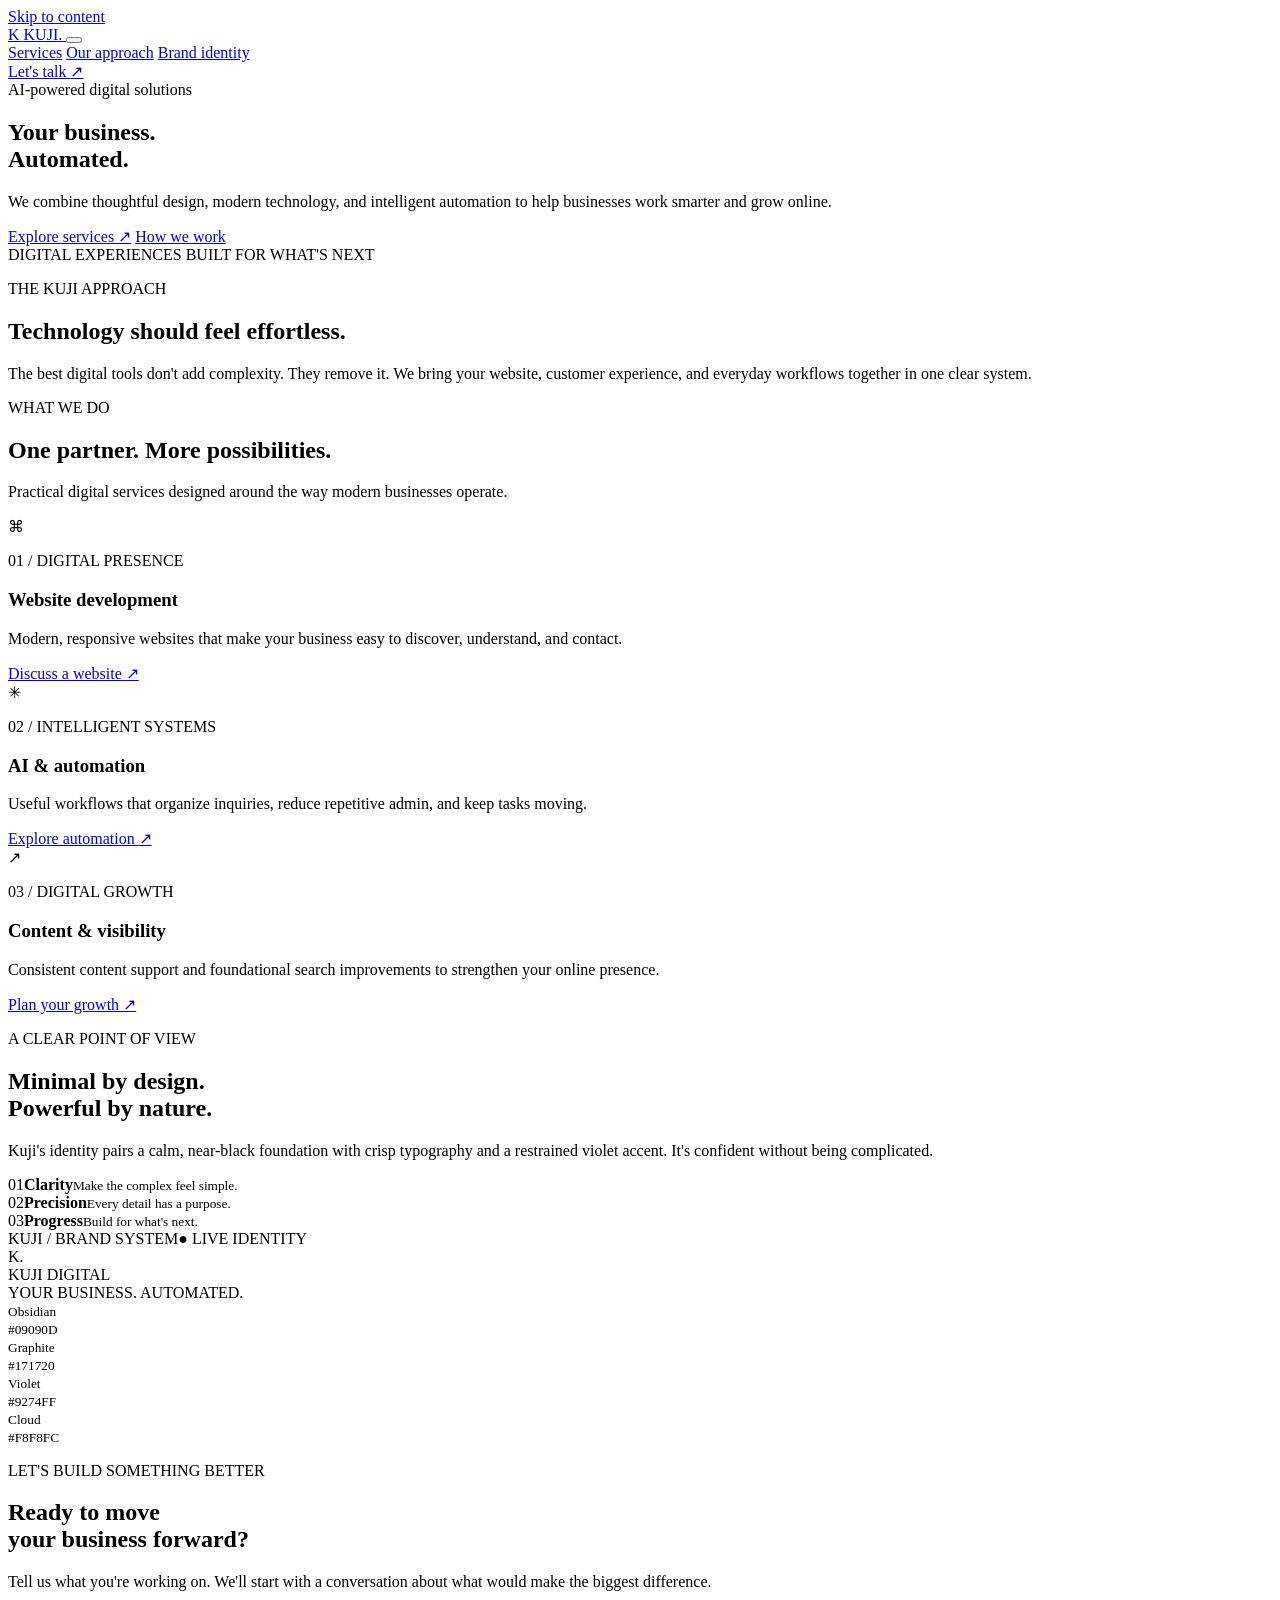
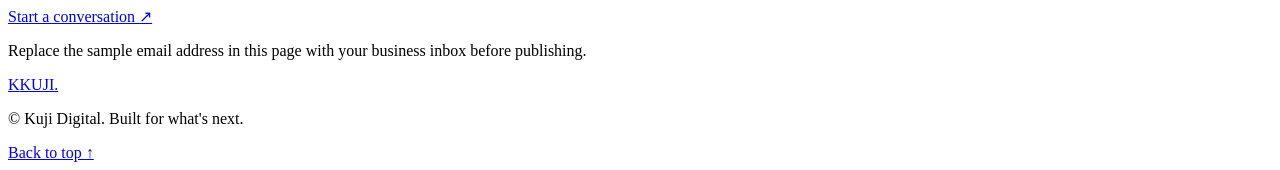
==== index.html @ 2d97fbc6 "Add Kuji Digital brand identity website" ====
<!doctype html>
<html lang="en">
<head>
  <meta charset="utf-8">
  <meta name="viewport" content="width=device-width, initial-scale=1">
  <meta name="theme-color" content="#09090d">
  <meta name="description" content="Kuji Digital builds modern websites and intelligent automations that help businesses work smarter and grow online.">
  <title>Kuji Digital — Your business. Automated.</title>
  <link rel="icon" href="assets/favicon.svg" type="image/svg+xml">
  <link rel="preconnect" href="https://fonts.googleapis.com">
  <link rel="preconnect" href="https://fonts.gstatic.com" crossorigin>
  <link href="https://fonts.googleapis.com/css2?family=Inter:wght@400;500;600;700;800&display=swap" rel="stylesheet">
  <link rel="stylesheet" href="styles.css">
  <script src="script.js" defer></script>
</head>
<body>
  <a class="skip-link" href="#main">Skip to content</a>
  <header class="site-header">
    <div class="container nav-wrap">
      <a class="brand" href="#" aria-label="Kuji Digital home">
        <span class="brand-mark" aria-hidden="true">K</span>
        <span>KUJI<span class="brand-period">.</span></span>
      </a>
      <button class="menu-toggle" type="button" aria-expanded="false" aria-controls="primary-nav" aria-label="Open navigation">
        <span></span><span></span><span></span>
      </button>
      <nav class="nav-links" id="primary-nav" aria-label="Main navigation">
        <a href="#services">Services</a>
        <a href="#approach">Our approach</a>
        <a href="#identity">Brand identity</a>
      </nav>
      <a class="button button-small button-glass nav-cta" href="#contact">Let's talk <span aria-hidden="true">↗</span></a>
    </div>
  </header>

  <main id="main">
    <section class="hero section-pad">
      <div class="hero-glow" aria-hidden="true"></div>
      <div class="container hero-content">
        <div class="eyebrow"><span class="status-dot"></span> AI-powered digital solutions</div>
        <h1>Your business.<br><span class="gradient-text">Automated.</span></h1>
        <p class="hero-copy">We combine thoughtful design, modern technology, and intelligent automation to help businesses work smarter and grow online.</p>
        <div class="hero-actions">
          <a class="button button-primary" href="#services">Explore services <span aria-hidden="true">↗</span></a>
          <a class="button button-glass" href="#approach">How we work</a>
        </div>
        <div class="hero-note"><span class="note-line"></span> DIGITAL EXPERIENCES BUILT FOR WHAT'S NEXT</div>
      </div>
    </section>

    <section class="statement" id="approach">
      <div class="container statement-inner">
        <p class="eyebrow eyebrow-muted">THE KUJI APPROACH</p>
        <h2>Technology should feel <span class="gradient-text">effortless.</span></h2>
        <p class="section-copy">The best digital tools don't add complexity. They remove it. We bring your website, customer experience, and everyday workflows together in one clear system.</p>
      </div>
    </section>

    <section class="section-pad" id="services">
      <div class="container">
        <div class="section-heading">
          <p class="eyebrow eyebrow-muted">WHAT WE DO</p>
          <h2>One partner. <span class="gradient-text">More possibilities.</span></h2>
          <p class="section-copy">Practical digital services designed around the way modern businesses operate.</p>
        </div>
        <div class="service-grid">
          <article class="service-card">
            <div class="service-icon" aria-hidden="true">⌘</div>
            <p class="card-kicker">01 / DIGITAL PRESENCE</p>
            <h3>Website development</h3>
            <p>Modern, responsive websites that make your business easy to discover, understand, and contact.</p>
            <a class="text-link" href="#contact">Discuss a website <span aria-hidden="true">↗</span></a>
          </article>
          <article class="service-card">
            <div class="service-icon" aria-hidden="true">✳</div>
            <p class="card-kicker">02 / INTELLIGENT SYSTEMS</p>
            <h3>AI & automation</h3>
            <p>Useful workflows that organize inquiries, reduce repetitive admin, and keep tasks moving.</p>
            <a class="text-link" href="#contact">Explore automation <span aria-hidden="true">↗</span></a>
          </article>
          <article class="service-card">
            <div class="service-icon" aria-hidden="true">↗</div>
            <p class="card-kicker">03 / DIGITAL GROWTH</p>
            <h3>Content & visibility</h3>
            <p>Consistent content support and foundational search improvements to strengthen your online presence.</p>
            <a class="text-link" href="#contact">Plan your growth <span aria-hidden="true">↗</span></a>
          </article>
        </div>
      </div>
    </section>

    <section class="identity-section section-pad" id="identity">
      <div class="container identity-layout">
        <div>
          <p class="eyebrow eyebrow-muted">A CLEAR POINT OF VIEW</p>
          <h2>Minimal by design.<br><span class="gradient-text">Powerful by nature.</span></h2>
          <p class="section-copy">Kuji's identity pairs a calm, near-black foundation with crisp typography and a restrained violet accent. It's confident without being complicated.</p>
          <div class="brand-values">
            <div><span class="value-number">01</span><span><strong>Clarity</strong><small>Make the complex feel simple.</small></span></div>
            <div><span class="value-number">02</span><span><strong>Precision</strong><small>Every detail has a purpose.</small></span></div>
            <div><span class="value-number">03</span><span><strong>Progress</strong><small>Build for what's next.</small></span></div>
          </div>
        </div>
        <div class="identity-panel">
          <div class="panel-top"><span>KUJI / BRAND SYSTEM</span><span class="panel-indicator">● LIVE IDENTITY</span></div>
          <div class="large-mark">K<span>.</span></div>
          <div class="panel-wordmark">KUJI DIGITAL</div>
          <div class="panel-tagline">YOUR BUSINESS. AUTOMATED.</div>
          <div class="swatches">
            <div><span class="swatch swatch-dark"></span><small>Obsidian<br>#09090D</small></div>
            <div><span class="swatch swatch-surface"></span><small>Graphite<br>#171720</small></div>
            <div><span class="swatch swatch-violet"></span><small>Violet<br>#9274FF</small></div>
            <div><span class="swatch swatch-white"></span><small>Cloud<br>#F8F8FC</small></div>
          </div>
        </div>
      </div>
    </section>

    <section class="contact-section section-pad" id="contact">
      <div class="container">
        <div class="contact-panel">
          <p class="eyebrow">LET'S BUILD SOMETHING BETTER</p>
          <h2>Ready to move<br><span class="gradient-text">your business forward?</span></h2>
          <p>Tell us what you're working on. We'll start with a conversation about what would make the biggest difference.</p>
          <a class="button button-primary" href="mailto:hello@kuj digital.com" id="contact-link">Start a conversation <span aria-hidden="true">↗</span></a>
          <p class="contact-note">Replace the sample email address in this page with your business inbox before publishing.</p>
        </div>
      </div>
    </section>
  </main>

  <footer class="site-footer">
    <div class="container footer-inner">
      <a class="brand footer-brand" href="#"><span class="brand-mark" aria-hidden="true">K</span><span>KUJI<span class="brand-period">.</span></span></a>
      <p>© <span id="year"></span> Kuji Digital. Built for what's next.</p>
      <a class="footer-top" href="#">Back to top ↑</a>
    </div>
  </footer>
</body>
</html>
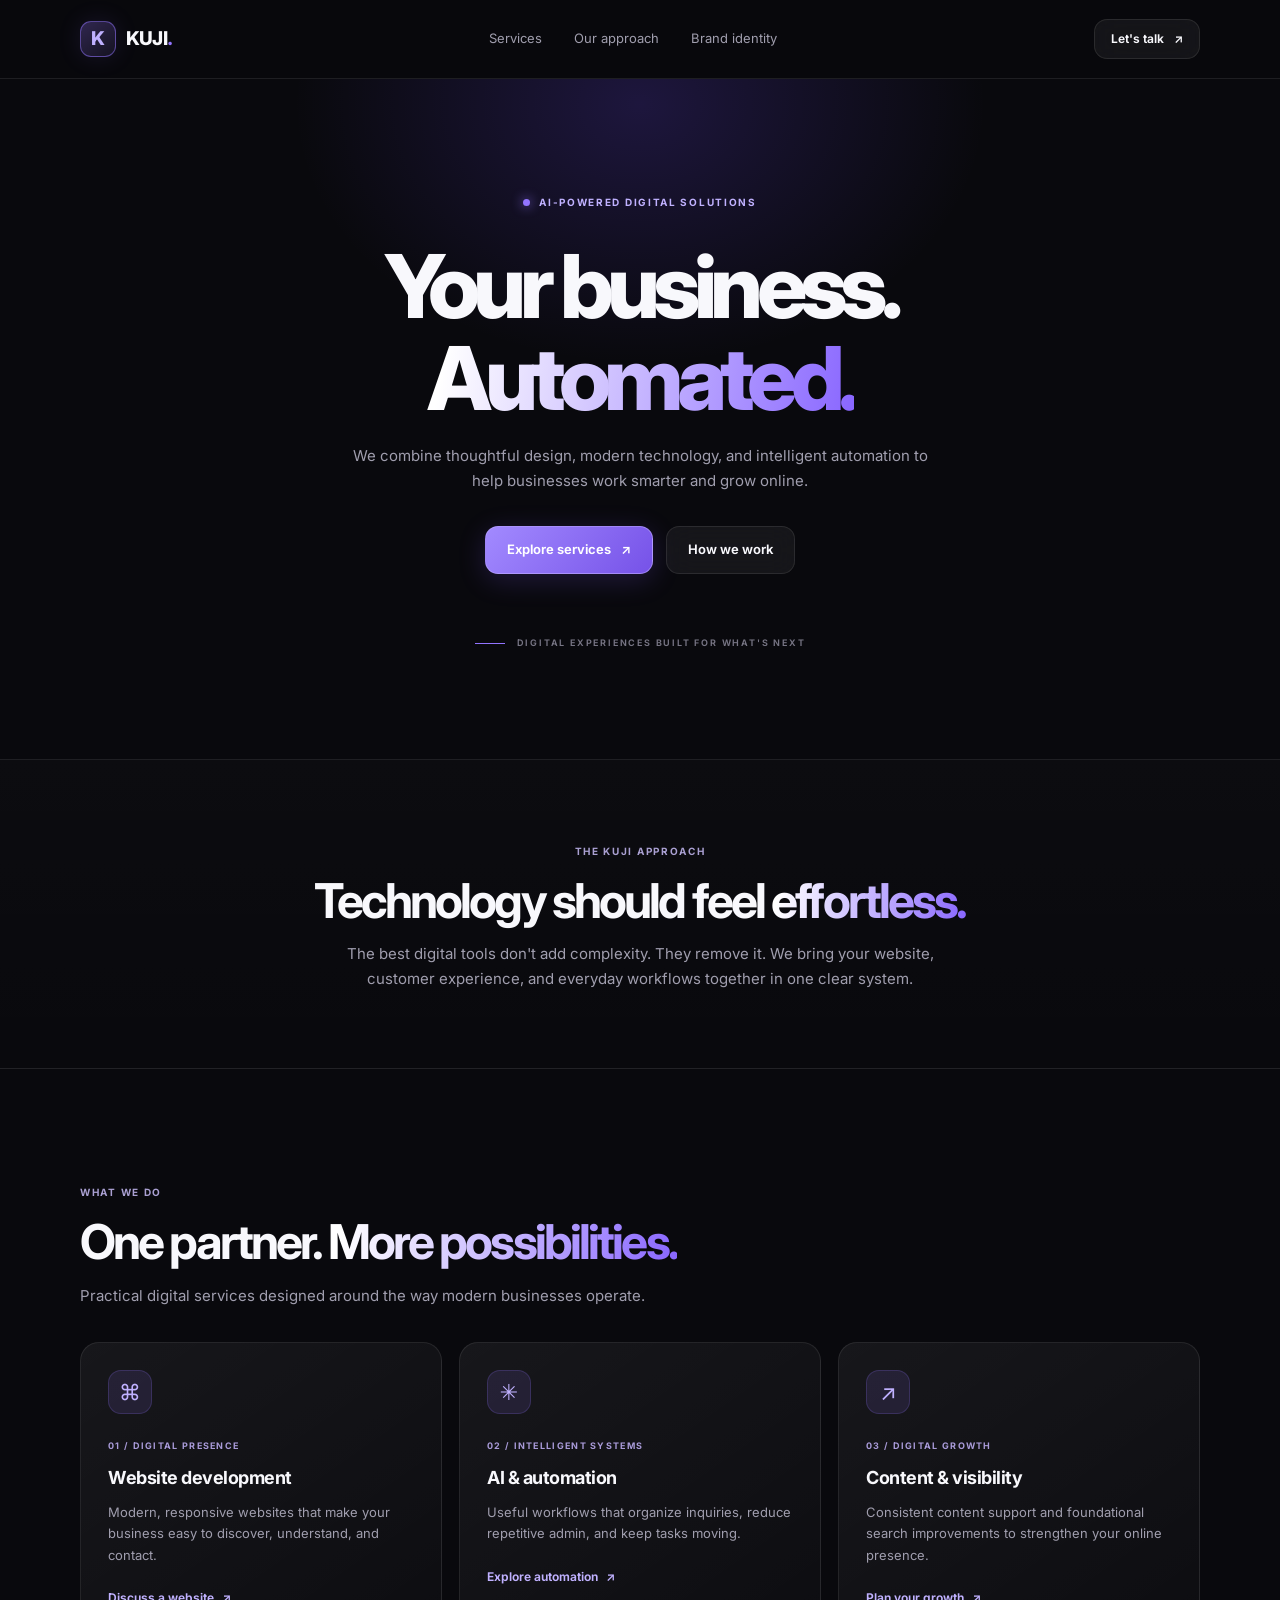
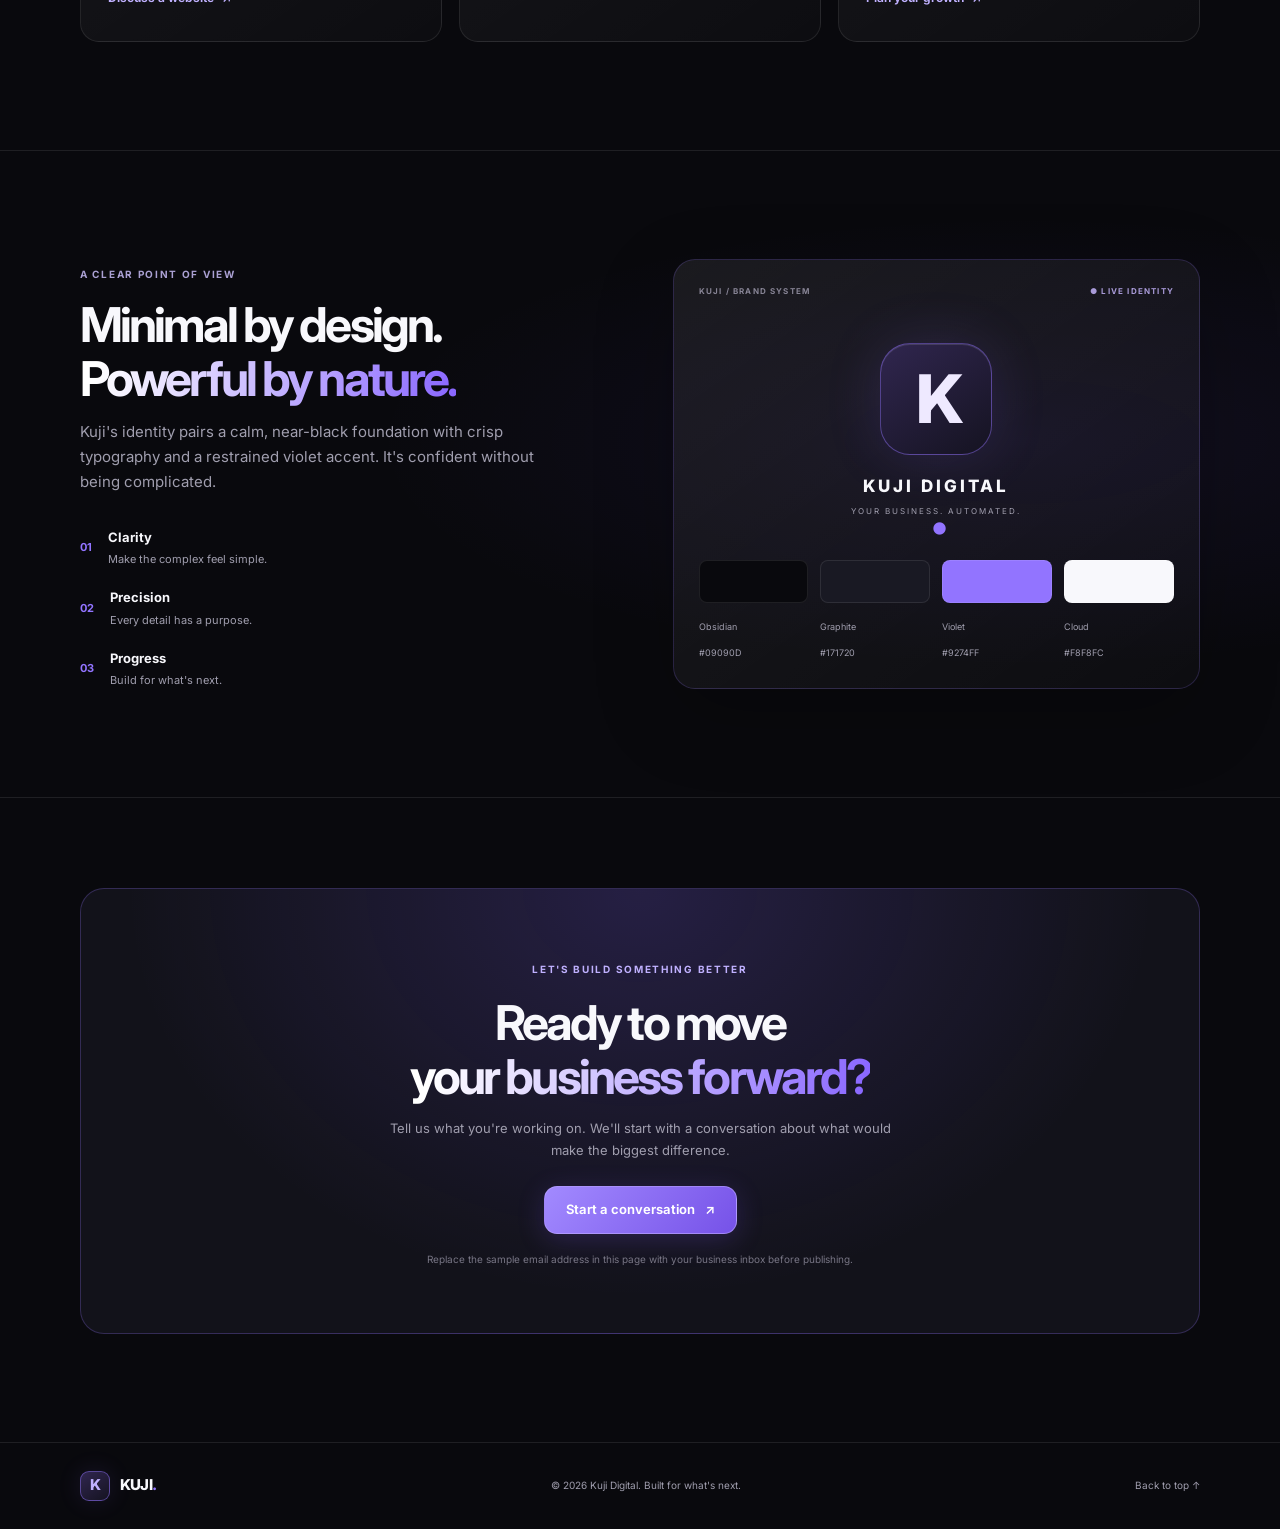
==== commit af02593f: "Fix placeholder contact email link" ====
--- a/index.html
+++ b/index.html
@@ -122,7 +122,7 @@
           <p class="eyebrow">LET'S BUILD SOMETHING BETTER</p>
           <h2>Ready to move<br><span class="gradient-text">your business forward?</span></h2>
           <p>Tell us what you're working on. We'll start with a conversation about what would make the biggest difference.</p>
-          <a class="button button-primary" href="mailto:hello@kuj digital.com" id="contact-link">Start a conversation <span aria-hidden="true">↗</span></a>
+          <a class="button button-primary" href="mailto:hello@kujidigital.com" id="contact-link">Start a conversation <span aria-hidden="true">↗</span></a>
           <p class="contact-note">Replace the sample email address in this page with your business inbox before publishing.</p>
         </div>
       </div>
--- a/styles.css
+++ b/styles.css
@@ -0,0 +1,128 @@
+:root {
+  color-scheme: dark;
+  --bg: #09090d;
+  --surface: #12121a;
+  --surface-2: #191923;
+  --text: #f8f8fc;
+  --muted: #a09eae;
+  --violet: #9274ff;
+  --violet-light: #c0b1ff;
+  --border: rgba(255,255,255,.09);
+  --glass: rgba(255,255,255,.055);
+  --font: "Inter", system-ui, -apple-system, BlinkMacSystemFont, "Segoe UI", sans-serif;
+}
+* { box-sizing: border-box; }
+html { scroll-behavior: smooth; scroll-padding-top: 90px; }
+body { margin: 0; background: var(--bg); color: var(--text); font-family: var(--font); line-height: 1.65; -webkit-font-smoothing: antialiased; }
+a { color: inherit; text-decoration: none; }
+button { font: inherit; }
+.container { width: min(1120px, calc(100% - 48px)); margin-inline: auto; }
+.section-pad { padding-block: 108px; }
+.skip-link { position: absolute; left: 12px; top: -60px; z-index: 100; padding: 10px 14px; background: white; color: black; border-radius: 8px; }
+.skip-link:focus { top: 12px; }
+.site-header { position: sticky; top: 0; z-index: 20; background: rgba(9,9,13,.82); border-bottom: 1px solid var(--border); backdrop-filter: blur(18px); -webkit-backdrop-filter: blur(18px); }
+.nav-wrap { min-height: 78px; display: flex; align-items: center; justify-content: space-between; gap: 28px; }
+.brand { display: inline-flex; align-items: center; gap: 10px; font-weight: 800; font-size: 19px; letter-spacing: -.8px; }
+.brand-mark { display: grid; place-items: center; width: 36px; height: 36px; border: 1px solid rgba(146,116,255,.5); border-radius: 11px; color: var(--violet-light); background: linear-gradient(145deg,#30264f,#151321); box-shadow: 0 0 24px rgba(146,116,255,.12); }
+.brand-period { color: var(--violet); }
+.nav-links { display: flex; align-items: center; gap: 32px; color: var(--muted); font-size: 13px; }
+.nav-links a, .footer-top { transition: color .2s ease; }
+.nav-links a:hover, .footer-top:hover { color: var(--violet-light); }
+.button { display: inline-flex; align-items: center; justify-content: center; gap: 10px; min-height: 48px; padding: 0 21px; border: 1px solid var(--border); border-radius: 13px; font-size: 13px; font-weight: 650; transition: transform .22s ease, border-color .22s ease, background .22s ease, box-shadow .22s ease; }
+.button:hover { transform: translateY(-2px); }
+.button-small { min-height: 40px; padding-inline: 16px; font-size: 12px; }
+.button-primary { color: #fff; border-color: rgba(190,170,255,.55); background: linear-gradient(130deg,#a28aff,#7652e8); box-shadow: 0 6px 28px rgba(130,90,255,.2); }
+.button-primary:hover { box-shadow: 0 9px 34px rgba(130,90,255,.34); }
+.button-glass { background: var(--glass); color: var(--text); backdrop-filter: blur(14px); -webkit-backdrop-filter: blur(14px); }
+.button-glass:hover { background: rgba(255,255,255,.1); border-color: rgba(255,255,255,.22); }
+.menu-toggle { display: none; width: 42px; height: 42px; border: 1px solid var(--border); border-radius: 11px; background: var(--glass); padding: 11px; }
+.menu-toggle span { display: block; height: 2px; margin: 4px 0; border-radius: 2px; background: var(--text); }
+.hero { position: relative; min-height: 610px; display: grid; place-items: center; overflow: hidden; text-align: center; }
+.hero-glow { position: absolute; width: min(720px,100vw); height: 540px; top: -245px; left: 50%; transform: translateX(-50%); background: radial-gradient(ellipse,rgba(111,75,255,.2),transparent 68%); pointer-events: none; }
+.hero-content { position: relative; z-index: 1; }
+.eyebrow { display: inline-flex; align-items: center; gap: 9px; margin: 0; color: var(--violet-light); font-size: 10px; font-weight: 700; letter-spacing: 1.7px; text-transform: uppercase; }
+.eyebrow-muted { color: #aaa0d2; }
+.status-dot { width: 7px; height: 7px; border-radius: 50%; background: var(--violet); box-shadow: 0 0 12px var(--violet); }
+.hero h1 { margin: 28px auto 20px; max-width: 900px; font-size: clamp(52px,8vw,88px); line-height: 1.04; letter-spacing: -.075em; font-weight: 800; }
+.gradient-text { color: var(--violet-light); background: linear-gradient(100deg,#fff 5%,#c9baff 48%,#8865ff 100%); background-clip: text; -webkit-background-clip: text; -webkit-text-fill-color: transparent; }
+.hero-copy, .section-copy { max-width: 590px; margin: 0; color: var(--muted); font-size: 15px; }
+.hero-copy { margin-inline: auto; }
+.hero-actions { display: flex; flex-wrap: wrap; justify-content: center; gap: 13px; margin-top: 32px; }
+.hero-note { display: flex; justify-content: center; align-items: center; gap: 12px; margin-top: 62px; color: #777584; font-size: 9px; font-weight: 650; letter-spacing: 1.8px; }
+.note-line { width: 30px; height: 1px; background: var(--violet); }
+.statement { padding-block: 76px; border-block: 1px solid var(--border); text-align: center; background: linear-gradient(180deg,rgba(255,255,255,.012),transparent); }
+.statement h2, .section-heading h2, .identity-layout h2, .contact-panel h2 { margin: 12px 0 14px; font-size: clamp(32px,4.5vw,48px); line-height: 1.13; letter-spacing: -.06em; }
+.statement .section-copy { margin-inline: auto; }
+.section-heading { margin-bottom: 34px; }
+.section-heading .section-copy { margin-top: 8px; }
+.service-grid { display: grid; grid-template-columns: repeat(3,minmax(0,1fr)); gap: 17px; }
+.service-card { min-height: 300px; padding: 27px; border: 1px solid var(--border); border-radius: 19px; background: linear-gradient(145deg,rgba(255,255,255,.06),rgba(255,255,255,.018)); transition: transform .25s ease,border-color .25s ease,background .25s ease; }
+.service-card:hover { transform: translateY(-5px); border-color: rgba(146,116,255,.42); background: linear-gradient(145deg,rgba(146,116,255,.1),rgba(255,255,255,.02)); }
+.service-icon { display: grid; place-items: center; width: 44px; height: 44px; margin-bottom: 25px; border: 1px solid rgba(146,116,255,.2); border-radius: 13px; background: rgba(146,116,255,.12); color: var(--violet-light); font-size: 22px; }
+.card-kicker { margin: 0 0 9px; color: #a99bd9; font-size: 9px; font-weight: 700; letter-spacing: 1.3px; }
+.service-card h3 { margin: 0 0 9px; font-size: 18px; letter-spacing: -.5px; }
+.service-card > p:not(.card-kicker) { margin: 0; color: var(--muted); font-size: 13px; }
+.text-link { display: inline-flex; gap: 8px; margin-top: 22px; color: var(--violet-light); font-size: 12px; font-weight: 650; }
+.identity-section { border-block: 1px solid var(--border); background: radial-gradient(ellipse at 80% 45%,rgba(111,75,255,.08),transparent 45%); }
+.identity-layout { display: grid; grid-template-columns: 1fr 1fr; align-items: center; gap: 65px; }
+.identity-layout .section-copy { max-width: 470px; }
+.brand-values { display: grid; gap: 19px; margin-top: 32px; }
+.brand-values > div { display: flex; align-items: center; gap: 16px; }
+.value-number { color: var(--violet); font-size: 11px; font-weight: 700; }
+.brand-values strong, .brand-values small { display: block; }
+.brand-values strong { font-size: 13px; }
+.brand-values small { margin-top: 2px; color: var(--muted); font-size: 11px; }
+.identity-panel { padding: 25px; border: 1px solid rgba(146,116,255,.2); border-radius: 22px; background: linear-gradient(145deg,rgba(255,255,255,.07),rgba(255,255,255,.018)); box-shadow: 0 25px 80px rgba(0,0,0,.22); }
+.panel-top { display: flex; justify-content: space-between; gap: 10px; color: #888596; font-size: 8px; font-weight: 700; letter-spacing: 1.2px; }
+.panel-indicator { color: #a99bd9; }
+.large-mark { display: grid; place-items: center; width: 112px; height: 112px; margin: 45px auto 17px; border: 1px solid rgba(146,116,255,.45); border-radius: 30px; background: linear-gradient(145deg,#30264f,#151321); color: #eee9ff; font-size: 67px; font-weight: 800; letter-spacing: -7px; box-shadow: 0 0 55px rgba(146,116,255,.15),inset 0 1px rgba(255,255,255,.12); }
+.large-mark span { color: var(--violet); }
+.panel-wordmark { text-align: center; font-size: 17px; font-weight: 800; letter-spacing: 3px; }
+.panel-tagline { margin-top: 4px; color: var(--muted); text-align: center; font-size: 8px; letter-spacing: 2px; }
+.swatches { display: grid; grid-template-columns: repeat(4,1fr); gap: 12px; margin-top: 42px; }
+.swatches > div { min-width: 0; }
+.swatch { display: block; height: 43px; margin-bottom: 8px; border: 1px solid var(--border); border-radius: 8px; }
+.swatches small { color: var(--muted); font-size: 9px; line-height: 1.5; }
+.swatch-dark { background: #09090d; }
+.swatch-surface { background: #191923; }
+.swatch-violet { background: #9274ff; }
+.swatch-white { background: #f8f8fc; }
+.contact-section { padding-top: 90px; }
+.contact-panel { padding: 65px 28px; border: 1px solid rgba(146,116,255,.25); border-radius: 24px; background: radial-gradient(ellipse at 50% 0%,rgba(125,91,255,.18),transparent 65%),var(--surface); text-align: center; }
+.contact-panel h2 { margin-top: 15px; }
+.contact-panel > p:not(.eyebrow):not(.contact-note) { max-width: 510px; margin: 0 auto 25px; color: var(--muted); font-size: 13px; }
+.contact-note { margin: 17px 0 0; color: #777584; font-size: 10px; }
+.site-footer { padding-block: 28px; border-top: 1px solid var(--border); }
+.footer-inner { display: flex; align-items: center; justify-content: space-between; gap: 18px; }
+.footer-brand { font-size: 15px; }
+.footer-brand .brand-mark { width: 30px; height: 30px; border-radius: 9px; font-size: 15px; }
+.site-footer p, .footer-top { margin: 0; color: var(--muted); font-size: 10px; }
+:focus-visible { outline: 2px solid var(--violet-light); outline-offset: 4px; border-radius: 4px; }
+@media (max-width: 760px) {
+  .container { width: min(100% - 36px, 560px); }
+  .section-pad { padding-block: 78px; }
+  .nav-wrap { min-height: 70px; gap: 12px; }
+  .menu-toggle { display: block; order: 3; }
+  .nav-cta { margin-left: auto; }
+  .nav-links { position: absolute; top: 69px; left: 0; right: 0; display: none; flex-direction: column; align-items: stretch; gap: 0; padding: 10px 18px 18px; border-bottom: 1px solid var(--border); background: rgba(9,9,13,.97); }
+  .nav-links.is-open { display: flex; }
+  .nav-links a { padding: 13px 5px; }
+  .hero { min-height: 570px; }
+  .hero h1 { font-size: clamp(49px,13vw,72px); letter-spacing: -.07em; }
+  .hero-note { margin-top: 45px; font-size: 8px; letter-spacing: 1.1px; }
+  .service-grid { grid-template-columns: 1fr; }
+  .service-card { min-height: 0; }
+  .identity-layout { grid-template-columns: 1fr; gap: 38px; }
+  .identity-panel { max-width: 520px; width: 100%; margin-inline: auto; }
+  .footer-inner { flex-wrap: wrap; }
+}
+@media (max-width: 420px) {
+  .nav-cta { display: none; }
+  .hero-actions { flex-direction: column; align-items: stretch; max-width: 260px; margin-inline: auto; }
+  .swatches { gap: 7px; }
+  .identity-panel { padding: 18px; }
+  .contact-panel { padding: 50px 20px; }
+}
+@media (prefers-reduced-motion: reduce) {
+  *,*::before,*::after { scroll-behavior: auto !important; transition-duration: .01ms !important; animation-duration: .01ms !important; animation-iteration-count: 1 !important; }
+}
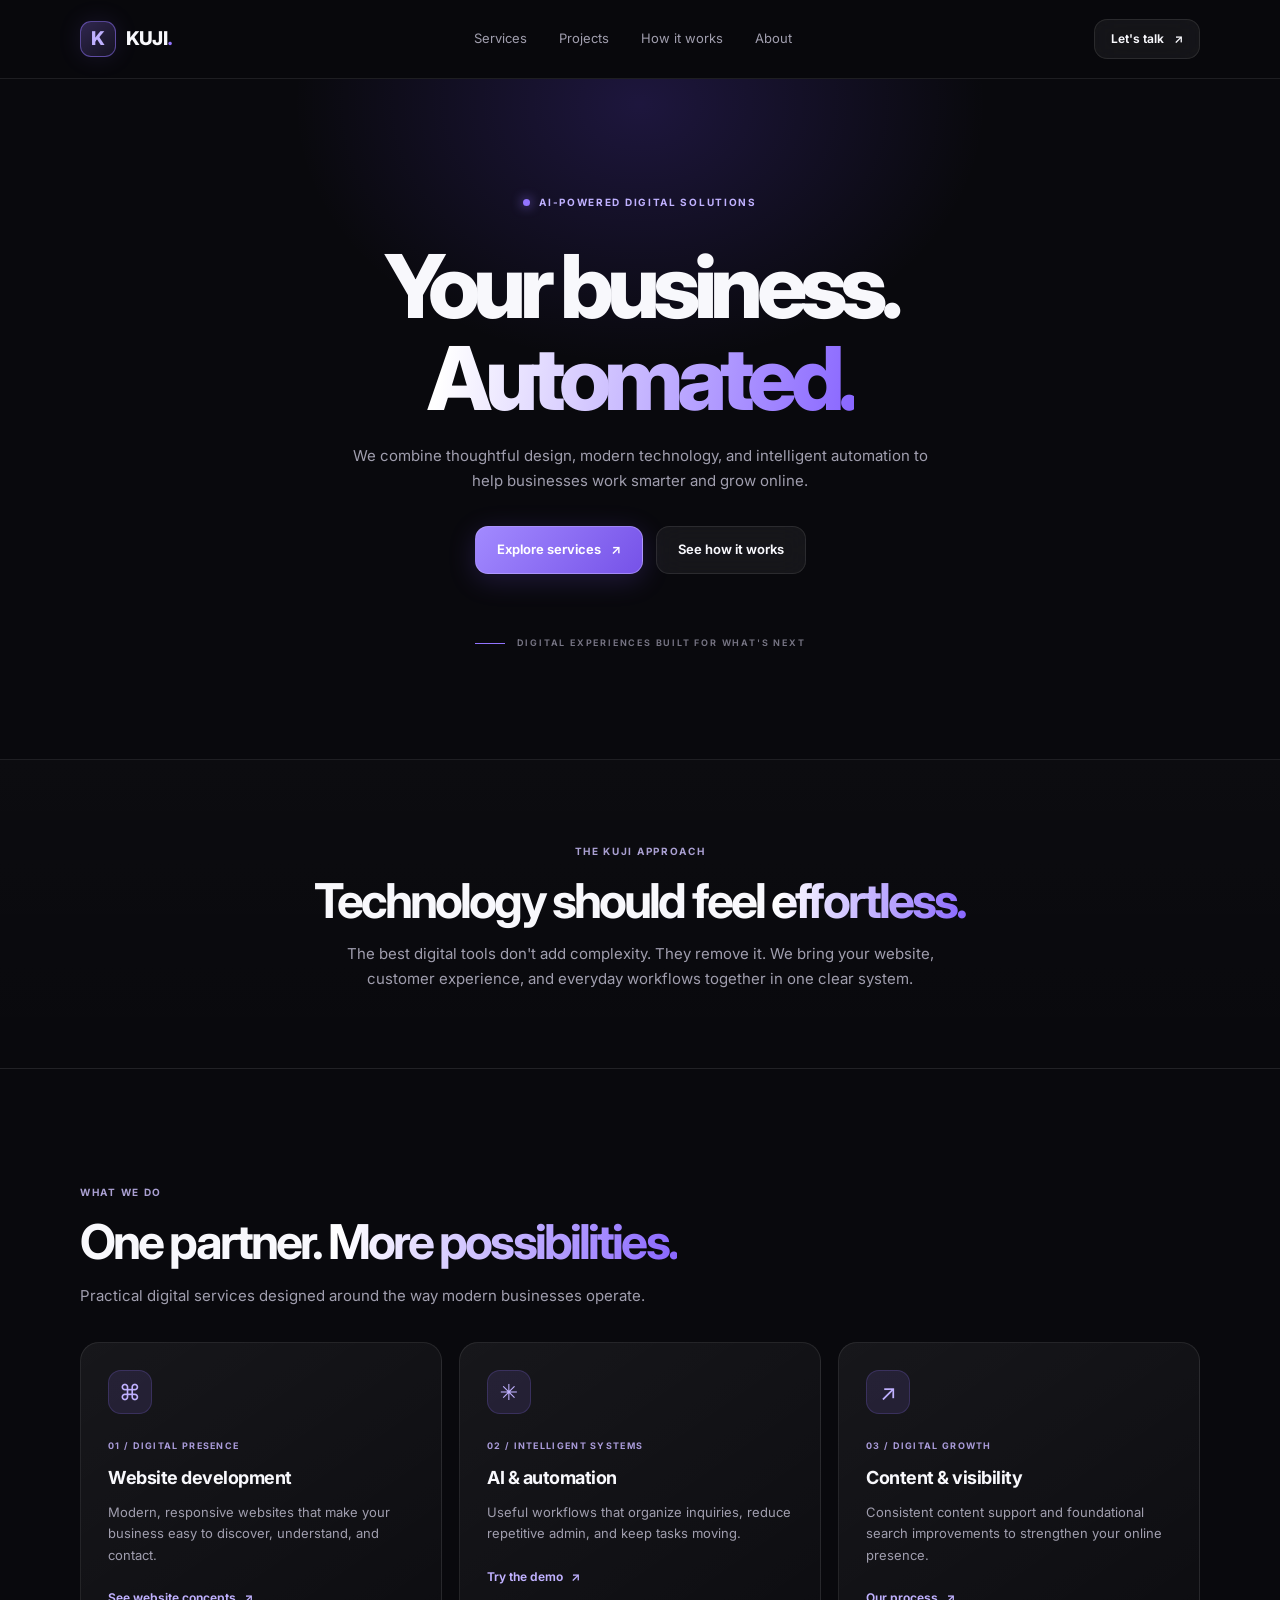
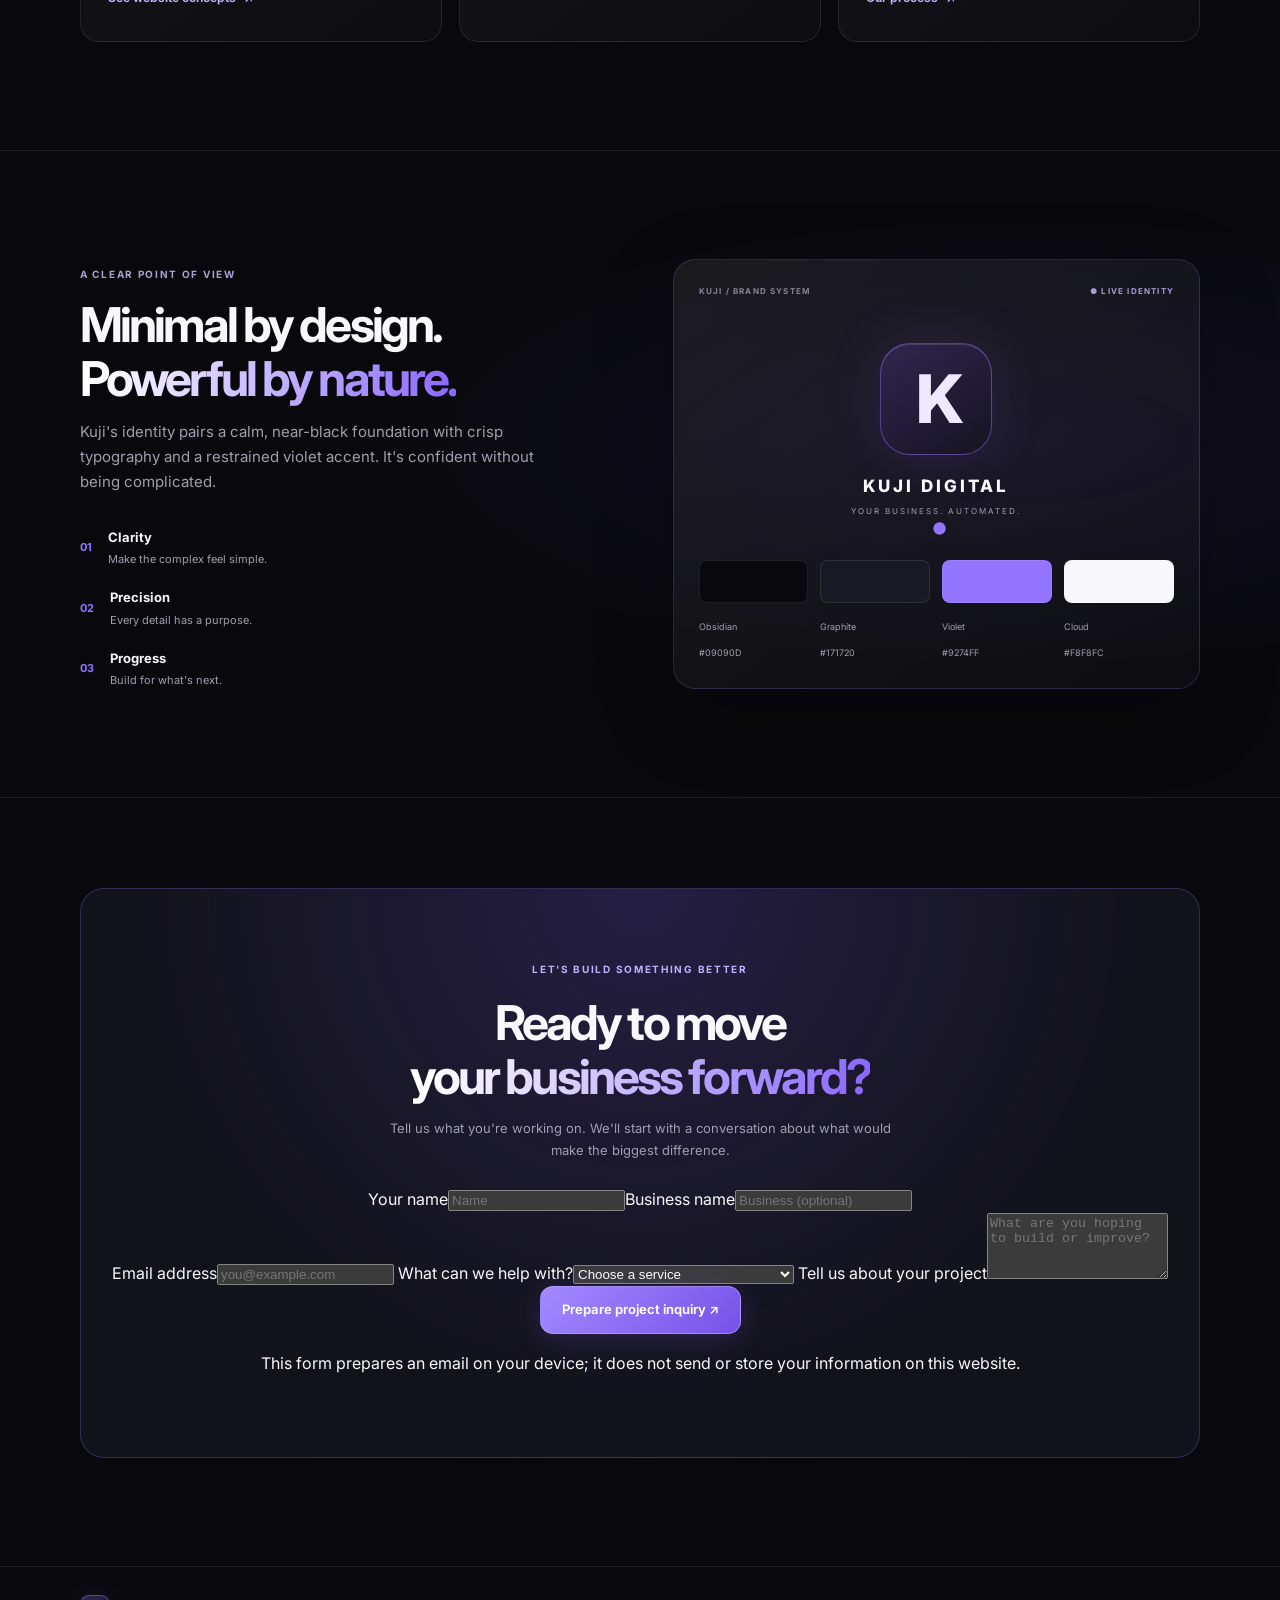
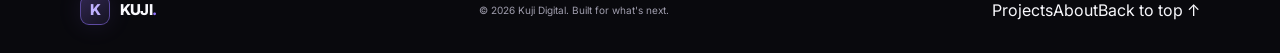
==== commit 3c8b3637: "Expand homepage navigation and project inquiry form" ====
--- a/index.html
+++ b/index.html
@@ -4,7 +4,8 @@
   <meta charset="utf-8">
   <meta name="viewport" content="width=device-width, initial-scale=1">
   <meta name="theme-color" content="#09090d">
-  <meta name="description" content="Kuji Digital builds modern websites and intelligent automations that help businesses work smarter and grow online.">
+  <meta name="description" content="Kuji Digital creates modern websites and practical AI automations that help businesses work smarter and grow online.">
+  <meta name="robots" content="index, follow"><meta property="og:type" content="website"><meta property="og:title" content="Kuji Digital — Your business. Automated."><meta property="og:description" content="Thoughtful websites and useful automation for modern businesses.">
   <title>Kuji Digital — Your business. Automated.</title>
   <link rel="icon" href="assets/favicon.svg" type="image/svg+xml">
   <link rel="preconnect" href="https://fonts.googleapis.com">
@@ -25,9 +26,10 @@
         <span></span><span></span><span></span>
       </button>
       <nav class="nav-links" id="primary-nav" aria-label="Main navigation">
-        <a href="#services">Services</a>
-        <a href="#approach">Our approach</a>
-        <a href="#identity">Brand identity</a>
+        <a href="index.html#services">Services</a>
+        <a href="projects.html">Projects</a>
+        <a href="how-it-works.html">How it works</a>
+        <a href="about.html">About</a>
       </nav>
       <a class="button button-small button-glass nav-cta" href="#contact">Let's talk <span aria-hidden="true">↗</span></a>
     </div>
@@ -42,7 +44,7 @@
         <p class="hero-copy">We combine thoughtful design, modern technology, and intelligent automation to help businesses work smarter and grow online.</p>
         <div class="hero-actions">
           <a class="button button-primary" href="#services">Explore services <span aria-hidden="true">↗</span></a>
-          <a class="button button-glass" href="#approach">How we work</a>
+          <a class="button button-glass" href="how-it-works.html">See how it works</a>
         </div>
         <div class="hero-note"><span class="note-line"></span> DIGITAL EXPERIENCES BUILT FOR WHAT'S NEXT</div>
       </div>
@@ -69,21 +71,21 @@
             <p class="card-kicker">01 / DIGITAL PRESENCE</p>
             <h3>Website development</h3>
             <p>Modern, responsive websites that make your business easy to discover, understand, and contact.</p>
-            <a class="text-link" href="#contact">Discuss a website <span aria-hidden="true">↗</span></a>
+            <a class="text-link" href="projects.html">See website concepts <span aria-hidden="true">↗</span></a>
           </article>
           <article class="service-card">
             <div class="service-icon" aria-hidden="true">✳</div>
             <p class="card-kicker">02 / INTELLIGENT SYSTEMS</p>
             <h3>AI & automation</h3>
             <p>Useful workflows that organize inquiries, reduce repetitive admin, and keep tasks moving.</p>
-            <a class="text-link" href="#contact">Explore automation <span aria-hidden="true">↗</span></a>
+            <a class="text-link" href="projects.html#automation-demo">Try the demo <span aria-hidden="true">↗</span></a>
           </article>
           <article class="service-card">
             <div class="service-icon" aria-hidden="true">↗</div>
             <p class="card-kicker">03 / DIGITAL GROWTH</p>
             <h3>Content & visibility</h3>
             <p>Consistent content support and foundational search improvements to strengthen your online presence.</p>
-            <a class="text-link" href="#contact">Plan your growth <span aria-hidden="true">↗</span></a>
+            <a class="text-link" href="how-it-works.html">Our process <span aria-hidden="true">↗</span></a>
           </article>
         </div>
       </div>
@@ -122,8 +124,14 @@
           <p class="eyebrow">LET'S BUILD SOMETHING BETTER</p>
           <h2>Ready to move<br><span class="gradient-text">your business forward?</span></h2>
           <p>Tell us what you're working on. We'll start with a conversation about what would make the biggest difference.</p>
-          <a class="button button-primary" href="mailto:hello@kujidigital.com" id="contact-link">Start a conversation <span aria-hidden="true">↗</span></a>
-          <p class="contact-note">Replace the sample email address in this page with your business inbox before publishing.</p>
+          <form class="inquiry-form" id="inquiry-form">
+            <div class="form-grid"><label>Your name<input name="name" autocomplete="name" required placeholder="Name"></label><label>Business name<input name="business" autocomplete="organization" placeholder="Business (optional)"></label></div>
+            <label>Email address<input type="email" name="email" autocomplete="email" required placeholder="you@example.com"></label>
+            <label>What can we help with?<select name="service" required><option value="">Choose a service</option><option>Website development or redesign</option><option>AI chatbot or automation</option><option>Content and online visibility</option><option>Not sure yet</option></select></label>
+            <label>Tell us about your project<textarea name="details" rows="4" placeholder="What are you hoping to build or improve?"></textarea></label>
+            <button class="button button-primary" type="submit">Prepare project inquiry ↗</button>
+            <p class="form-note" id="form-status" role="status">This form prepares an email on your device; it does not send or store your information on this website.</p>
+          </form>
         </div>
       </div>
     </section>
@@ -131,9 +139,9 @@
 
   <footer class="site-footer">
     <div class="container footer-inner">
-      <a class="brand footer-brand" href="#"><span class="brand-mark" aria-hidden="true">K</span><span>KUJI<span class="brand-period">.</span></span></a>
+      <a class="brand footer-brand" href="index.html"><span class="brand-mark" aria-hidden="true">K</span><span>KUJI<span class="brand-period">.</span></span></a>
       <p>© <span id="year"></span> Kuji Digital. Built for what's next.</p>
-      <a class="footer-top" href="#">Back to top ↑</a>
+      <div class="footer-links"><a href="projects.html">Projects</a><a href="about.html">About</a><a href="#main">Back to top ↑</a></div>
     </div>
   </footer>
 </body>
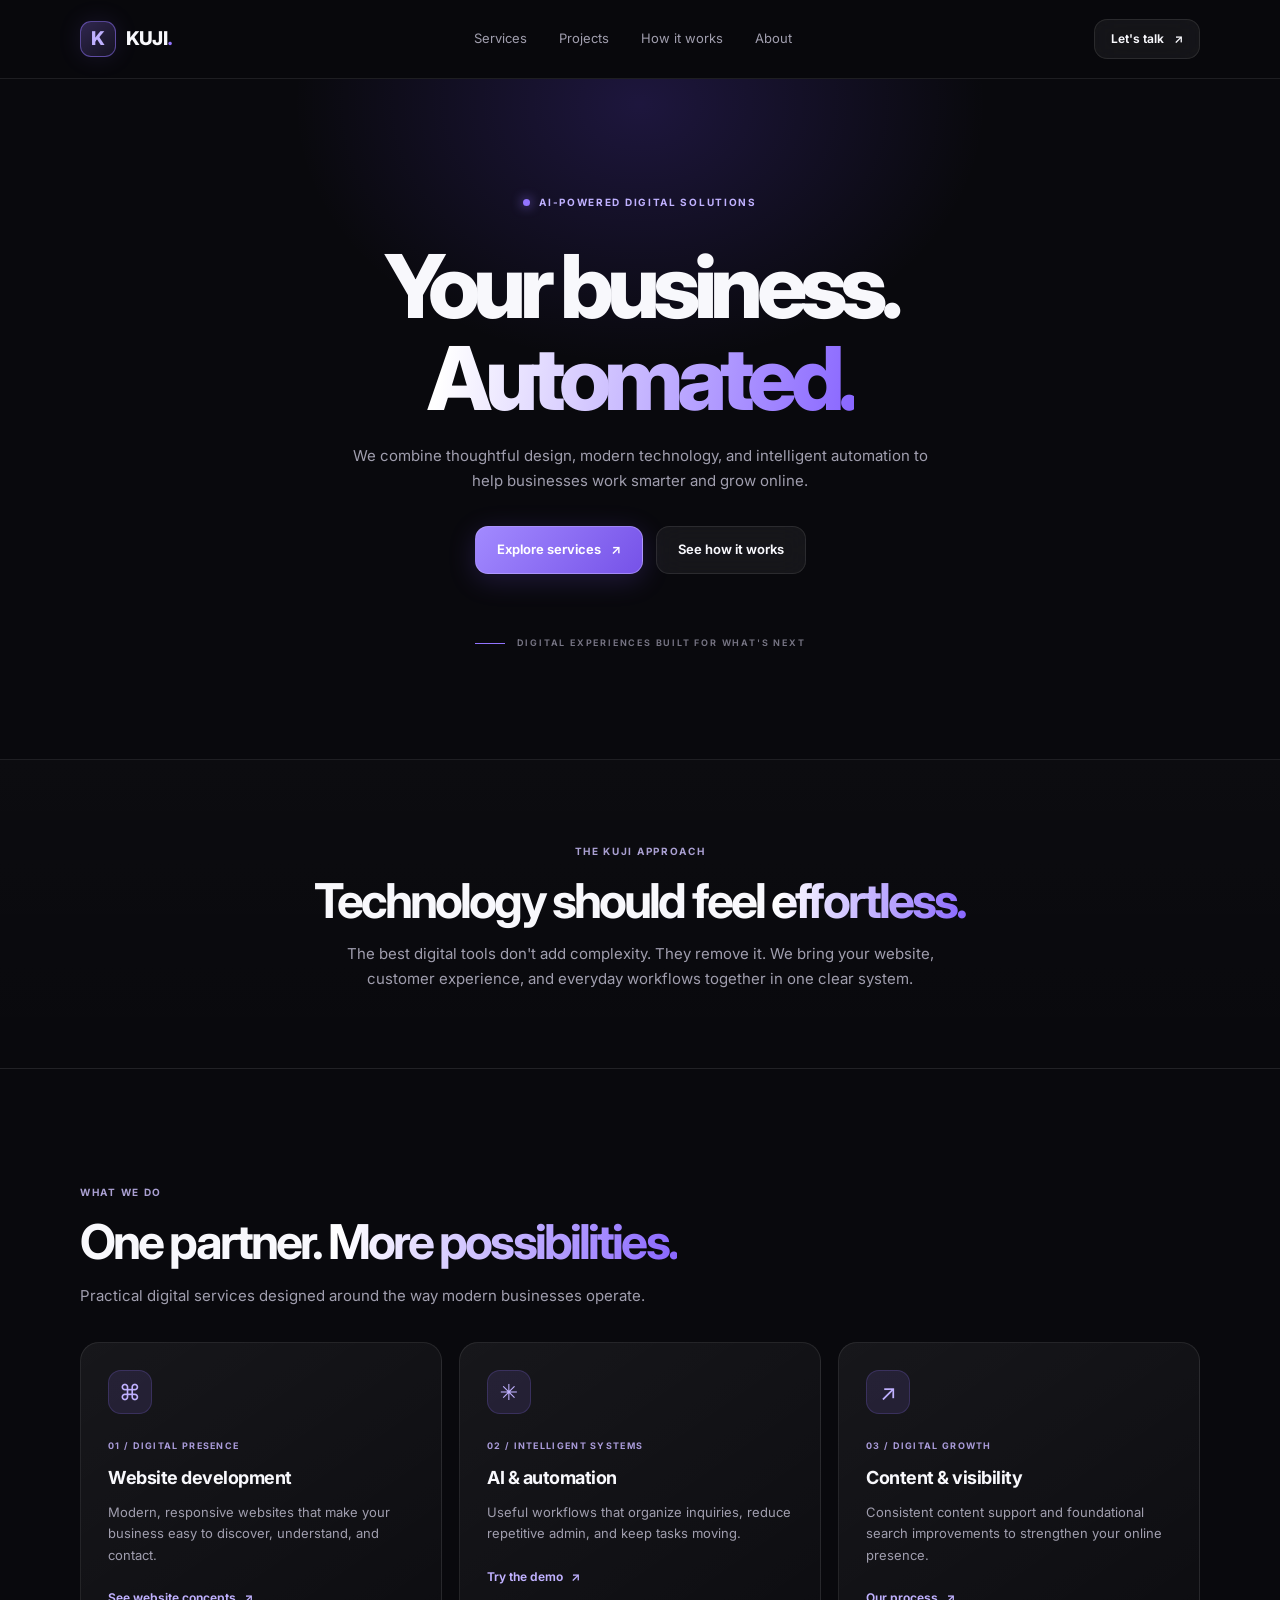
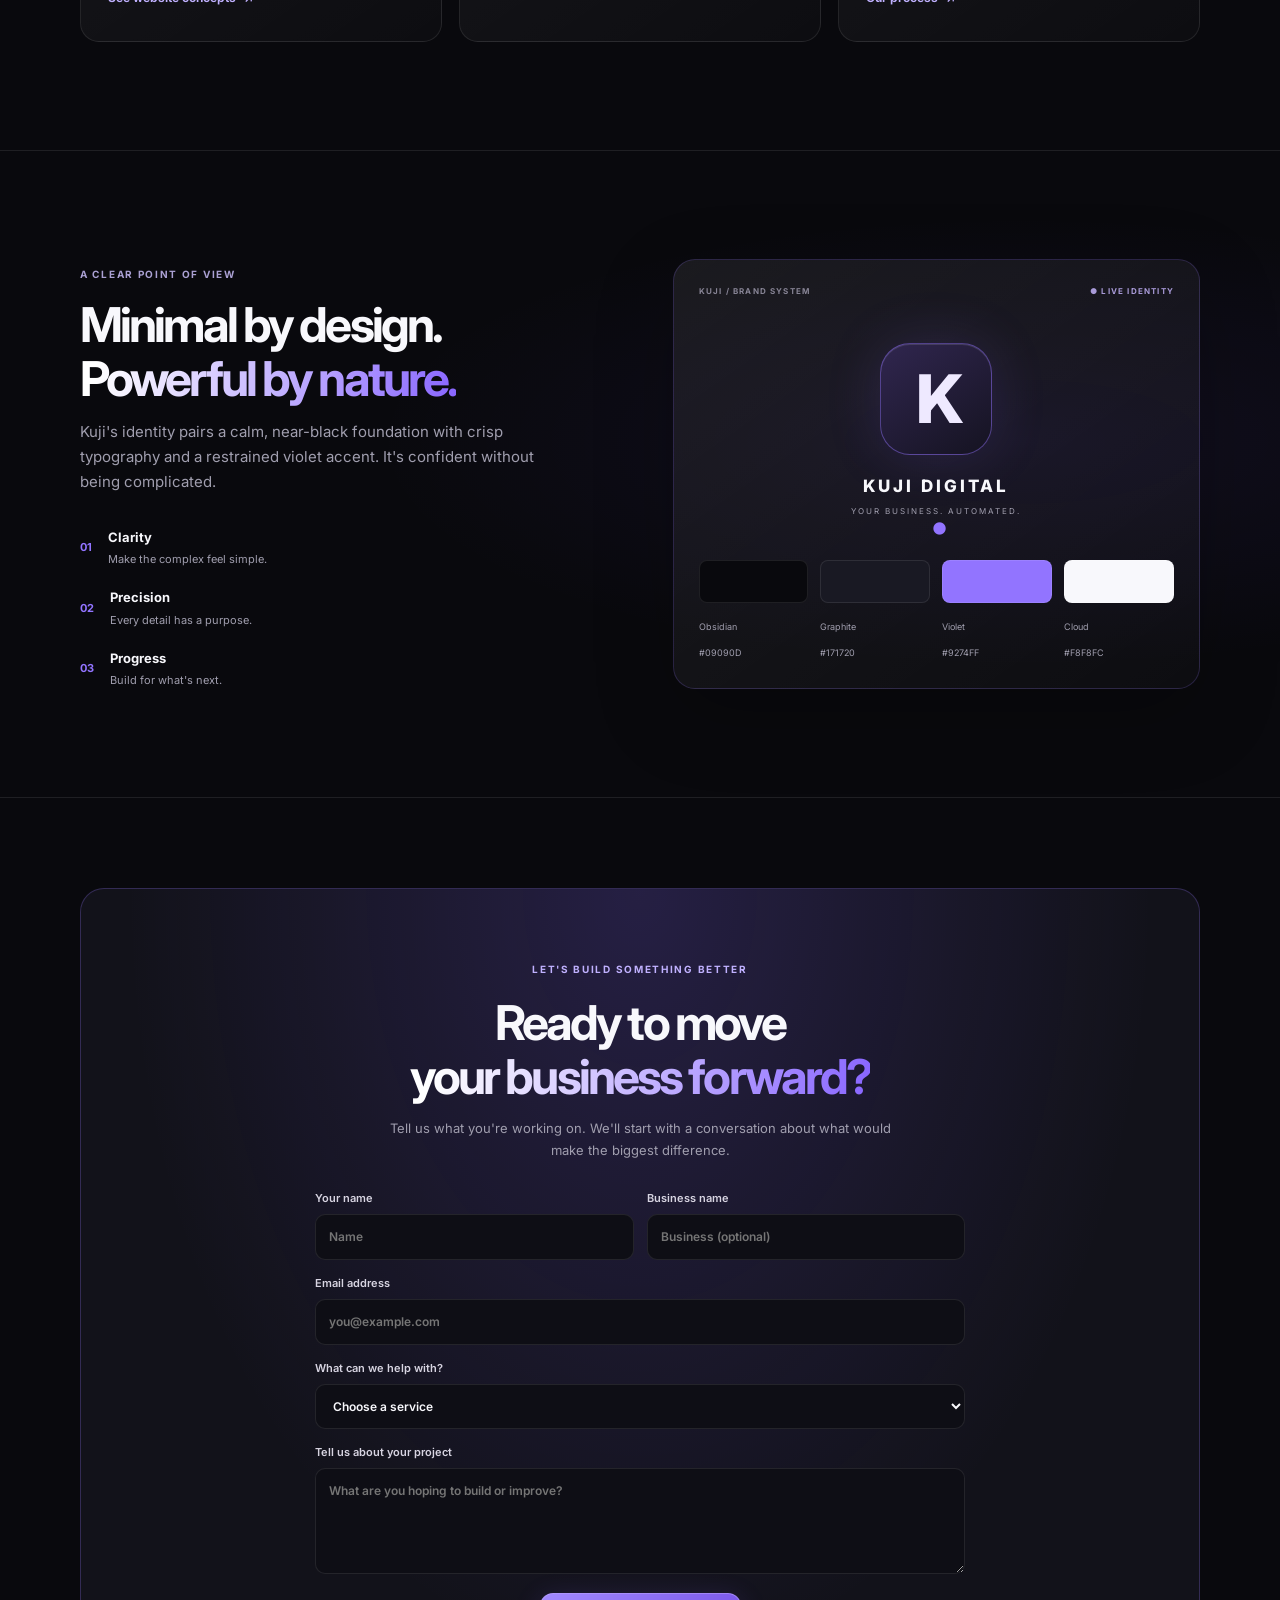
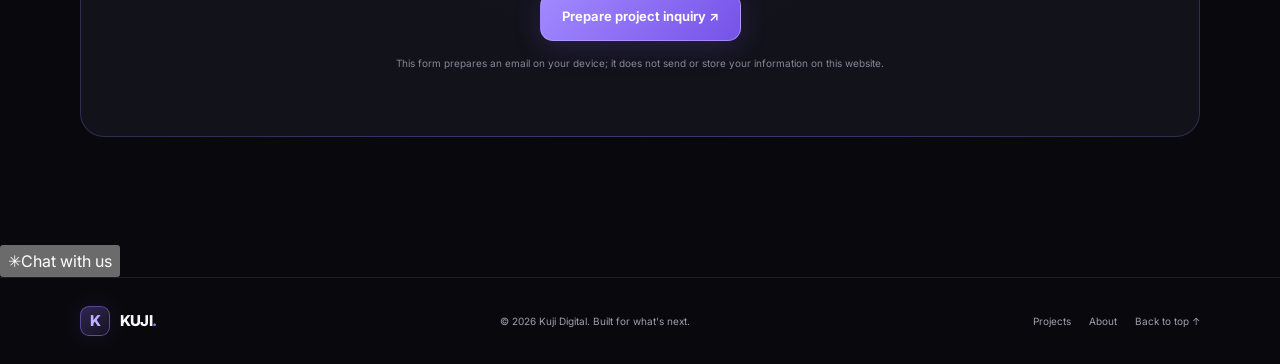
==== commit 205ba7ef: "Add floating customer chat widget" ====
--- a/index.html
+++ b/index.html
@@ -137,6 +137,17 @@
     </section>
   </main>
 
+  
+  <div class="kuji-chat" id="kuji-chat">
+    <button class="chat-launcher" id="chat-launcher" type="button" aria-expanded="false" aria-controls="kuji-chat-panel" aria-label="Open chat with Kuji Digital"><span class="chat-launcher-icon" aria-hidden="true">✳</span><span class="chat-launcher-label">Chat with us</span></button>
+    <section class="chat-panel" id="kuji-chat-panel" role="dialog" aria-label="Kuji Digital customer assistant" aria-modal="false" hidden>
+      <header class="chat-panel-header"><div class="chat-avatar" aria-hidden="true">K</div><div class="chat-agent"><strong>Kuji Assistant</strong><span><i></i> Typically replies instantly</span></div><button class="chat-close" id="chat-close" type="button" aria-label="Close chat">×</button></header>
+      <div class="chat-transcript" id="chat-transcript" role="log" aria-live="polite" aria-relevant="additions"><div class="chat-message assistant-message"><p>Hey there! 👋 Welcome to Kuji Digital. I can answer questions about websites, automation, pricing, and getting started. What can I help you with?</p><time>Just now</time></div></div>
+      <div class="chat-suggestions" id="chat-suggestions"><button type="button">What services do you offer?</button><button type="button">How much does it cost?</button><button type="button">How do I get started?</button></div>
+      <form class="chat-compose" id="chat-form"><label class="visually-hidden" for="chat-input">Type your message</label><input id="chat-input" name="message" maxlength="500" autocomplete="off" placeholder="Type your message..." required><button id="chat-send" type="submit" aria-label="Send message">↑</button></form>
+      <p class="chat-disclaimer">Automated assistant · For a personal reply, <a href="mailto:Aegarcia1012925@gmail.com">email us</a>.</p>
+    </section>
+  </div>
   <footer class="site-footer">
     <div class="container footer-inner">
       <a class="brand footer-brand" href="index.html"><span class="brand-mark" aria-hidden="true">K</span><span>KUJI<span class="brand-period">.</span></span></a>
--- a/styles.css
+++ b/styles.css
@@ -125,4 +125,37 @@
 }
 @media (prefers-reduced-motion: reduce) {
   *,*::before,*::after { scroll-behavior: auto !important; transition-duration: .01ms !important; animation-duration: .01ms !important; animation-iteration-count: 1 !important; }
-}+}
+
+/* Multi-page additions, motion, inquiry form, and demo components */
+.page-hero{min-height:470px;display:grid;place-items:center;text-align:center;position:relative;overflow:hidden;background:radial-gradient(ellipse at 50% 0%,rgba(111,75,255,.14),transparent 60%)}
+.page-hero h1{margin:24px auto 18px;font-size:clamp(48px,7vw,76px);line-height:1.06;letter-spacing:-.075em}
+.about-layout,.demo-layout{display:grid;grid-template-columns:1fr 1fr;gap:64px;align-items:start}
+.about-layout h2,.demo-layout h2,.split-cta h2{margin:12px 0;font-size:clamp(32px,4.5vw,48px);line-height:1.12;letter-spacing:-.06em}
+.about-copy p{margin:0 0 17px;color:var(--muted);font-size:14px}
+.principle-grid,.project-grid{display:grid;grid-template-columns:repeat(3,minmax(0,1fr));gap:18px}
+.principle-grid .service-card{min-height:220px}
+.project-card{overflow:hidden;border:1px solid var(--border);border-radius:19px;background:linear-gradient(145deg,rgba(255,255,255,.05),rgba(255,255,255,.015))}
+.project-art{height:220px;display:flex;align-items:center;justify-content:center;padding:24px;background:radial-gradient(ellipse at 50% 10%,rgba(146,116,255,.2),transparent 70%),#11111a}
+.mock-window{width:100%;max-width:260px;min-height:150px;padding:14px;border:1px solid rgba(255,255,255,.17);border-radius:12px;background:#191923;box-shadow:0 20px 50px #0008}
+.mock-window i{display:inline-block;width:6px;height:6px;margin-right:4px;border-radius:50%;background:#a99bd9}
+.mock-window b,.mock-window small,.mock-window em{display:block}
+.mock-window b{margin-top:20px;font-size:19px;letter-spacing:1px}.mock-window b span{color:var(--violet)}
+.mock-window small{color:var(--muted);font-size:10px}.mock-window em{margin-top:13px;color:var(--violet-light);font-size:9px;font-style:normal}
+.art-workflow{flex-direction:column;gap:7px}.workflow-node{width:180px;padding:8px;border:1px solid rgba(146,116,255,.38);border-radius:8px;background:#1b1928;text-align:center;font-size:10px;font-weight:700;letter-spacing:1px}.art-workflow>span{color:var(--violet-light);font-size:15px;line-height:1}
+.chat-preview{width:100%;max-width:240px;padding:16px;border:1px solid var(--border);border-radius:14px;background:#1b1a25}.chat-preview b{font-size:12px}.chat-preview p{padding:10px;border-radius:10px;background:#29243a;color:#e8e2ff;font-size:10px}.chat-preview small{color:#9e8be8;font-size:9px}
+.project-info{padding:23px}.project-info h3{margin:4px 0 8px;font-size:18px}.project-info>p:last-child{margin:0;color:var(--muted);font-size:12px}
+.demo-chat{padding:18px;border:1px solid rgba(146,116,255,.25);border-radius:18px;background:linear-gradient(145deg,rgba(255,255,255,.06),rgba(255,255,255,.02))}
+.demo-chat-head{display:flex;align-items:center;gap:9px;padding-bottom:13px;border-bottom:1px solid var(--border);font-size:12px}.demo-chat-head small{margin-left:auto;color:var(--muted);font-size:9px}
+.demo-messages{display:flex;flex-direction:column;gap:10px;max-height:260px;min-height:125px;overflow:auto;padding:15px 2px}
+.chat-bubble{max-width:88%;padding:11px 13px;border-radius:12px;font-size:11px;line-height:1.55}.chat-bubble.assistant{align-self:flex-start;background:#211d30;color:#e6e0ff}.chat-bubble.user{align-self:flex-end;background:#7652e8;color:white}
+.demo-prompts{display:flex;flex-wrap:wrap;gap:8px}.prompt-chip{padding:8px 11px;border:1px solid rgba(146,116,255,.3);border-radius:99px;background:rgba(146,116,255,.08);color:var(--violet-light);font-size:10px;cursor:pointer}.prompt-chip:hover{background:rgba(146,116,255,.2)}
+.steps-list{border-top:1px solid var(--border)}.step-row{display:grid;grid-template-columns:65px 1fr auto;gap:20px;align-items:center;padding:27px 8px;border-bottom:1px solid var(--border)}.step-number{color:var(--violet-light);font-size:22px;font-weight:700;letter-spacing:-1px}.step-row h3{margin:0 0 5px;font-size:17px}.step-row p{max-width:650px;margin:0;color:var(--muted);font-size:12px}.step-tag{color:#a99bd9;font-size:9px;font-weight:700;letter-spacing:1.3px}
+.faq-list{max-width:850px}.faq-list details{padding:19px 0;border-bottom:1px solid var(--border)}.faq-list summary{cursor:pointer;font-size:14px;font-weight:650}.faq-list details p{max-width:700px;margin:12px 0 0;color:var(--muted);font-size:12px}
+.inquiry-form{display:grid;gap:14px;max-width:650px;margin:28px auto 0;text-align:left}.inquiry-form label{display:grid;gap:7px;color:#d7d4e1;font-size:11px;font-weight:600}.inquiry-form input,.inquiry-form select,.inquiry-form textarea{width:100%;min-height:45px;padding:12px 13px;border:1px solid var(--border);border-radius:10px;background:#0e0e15;color:var(--text);font:inherit;font-size:12px}.inquiry-form textarea{resize:vertical}.inquiry-form input:focus,.inquiry-form select:focus,.inquiry-form textarea:focus{outline:2px solid var(--violet);outline-offset:2px}.form-grid{display:grid;grid-template-columns:1fr 1fr;gap:13px}.inquiry-form .button{justify-self:center;margin-top:5px}.form-note{margin:0;color:#898697;text-align:center;font-size:10px}
+.split-cta{display:flex;align-items:center;justify-content:space-between;gap:30px;padding:35px;border:1px solid var(--border);border-radius:20px;background:linear-gradient(120deg,rgba(146,116,255,.1),rgba(255,255,255,.02))}
+.footer-links{display:flex;gap:18px}.footer-links a{color:var(--muted);font-size:10px}.footer-links a:hover{color:var(--violet-light)}
+.reveal{opacity:0;transform:translateY(16px);transition:opacity .6s ease,transform .6s ease}.reveal.is-visible{opacity:1;transform:translateY(0)}
+@media(max-width:760px){.about-layout,.demo-layout{grid-template-columns:1fr;gap:28px}.principle-grid,.project-grid{grid-template-columns:1fr}.project-art{height:200px}.step-row{grid-template-columns:42px 1fr;gap:12px}.step-tag{grid-column:2}.split-cta{align-items:flex-start;flex-direction:column}.footer-links{width:100%;flex-wrap:wrap}.page-hero{min-height:420px}}
+@media(max-width:420px){.form-grid{grid-template-columns:1fr}.inquiry-form .button{width:100%}.demo-chat-head{flex-wrap:wrap}.demo-chat-head small{width:100%;margin-left:19px}}
+@media(prefers-reduced-motion:reduce){.reveal{opacity:1;transform:none;transition:none}}
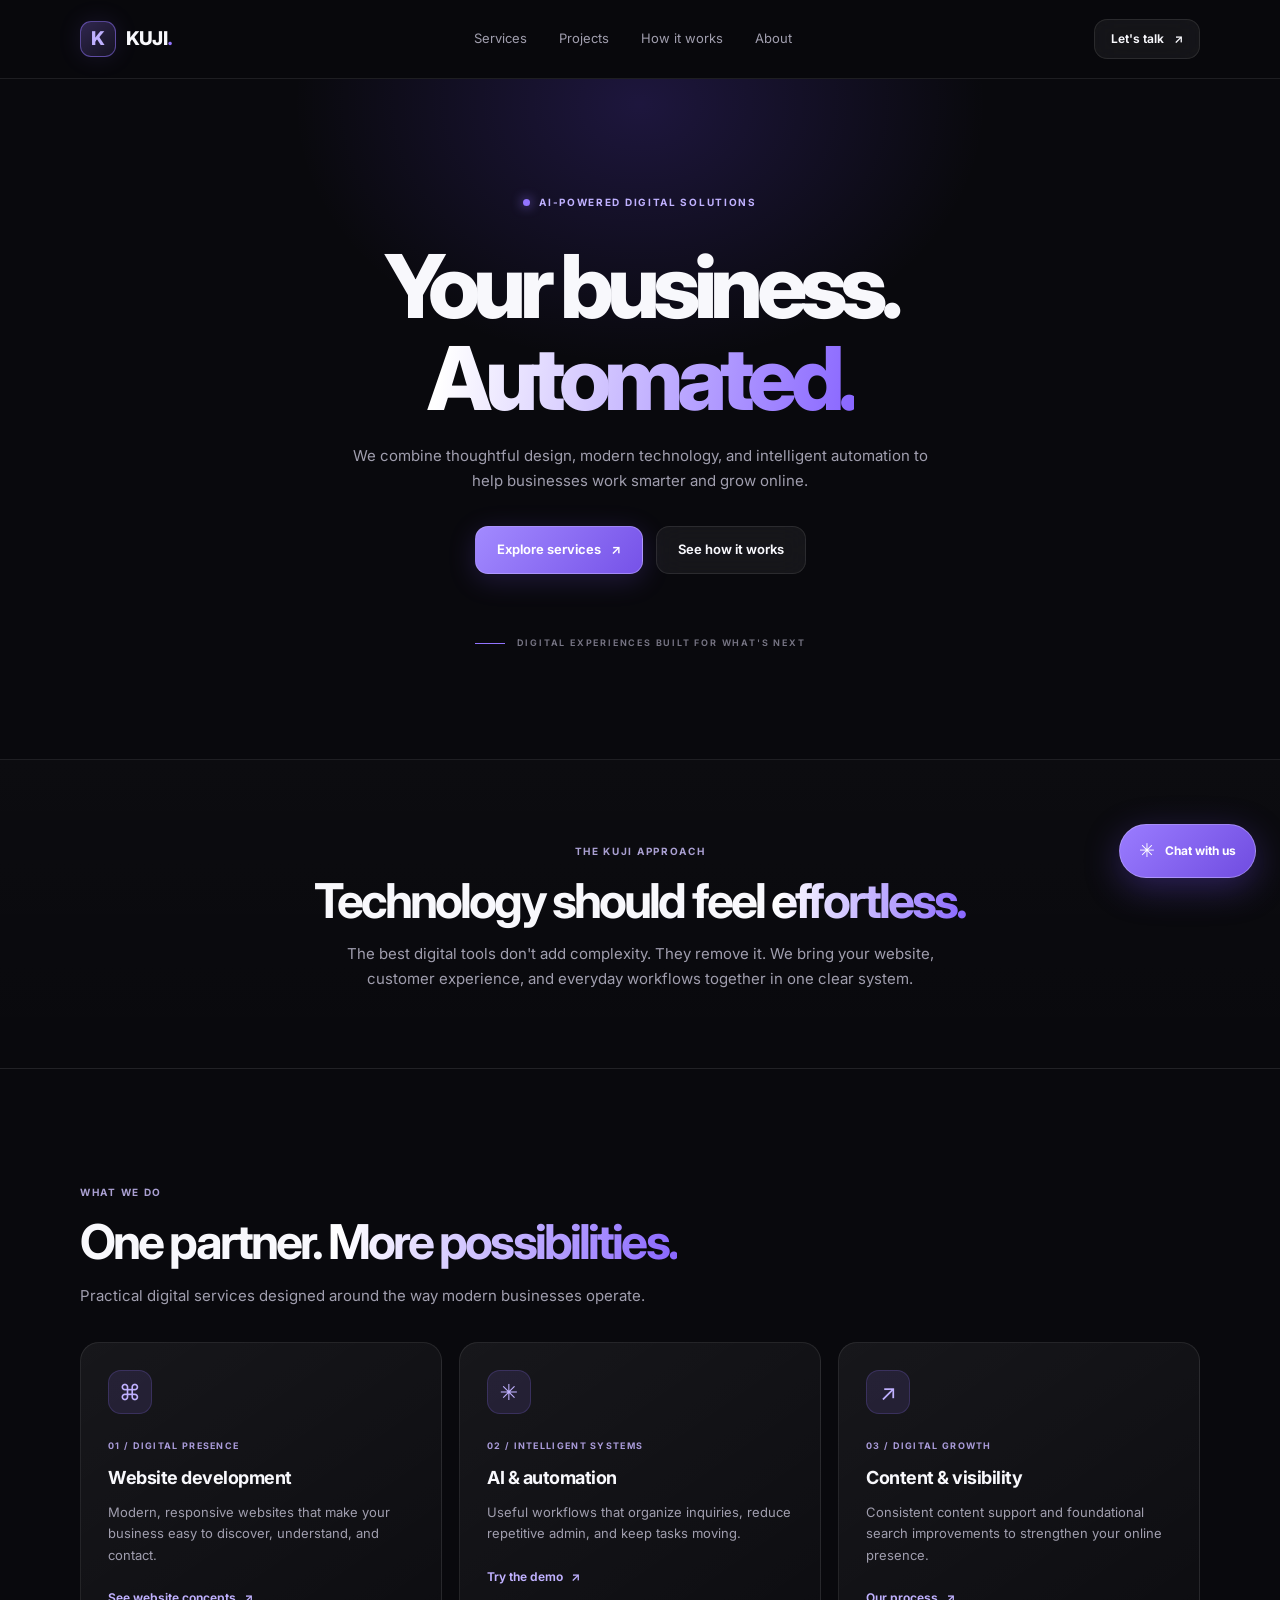
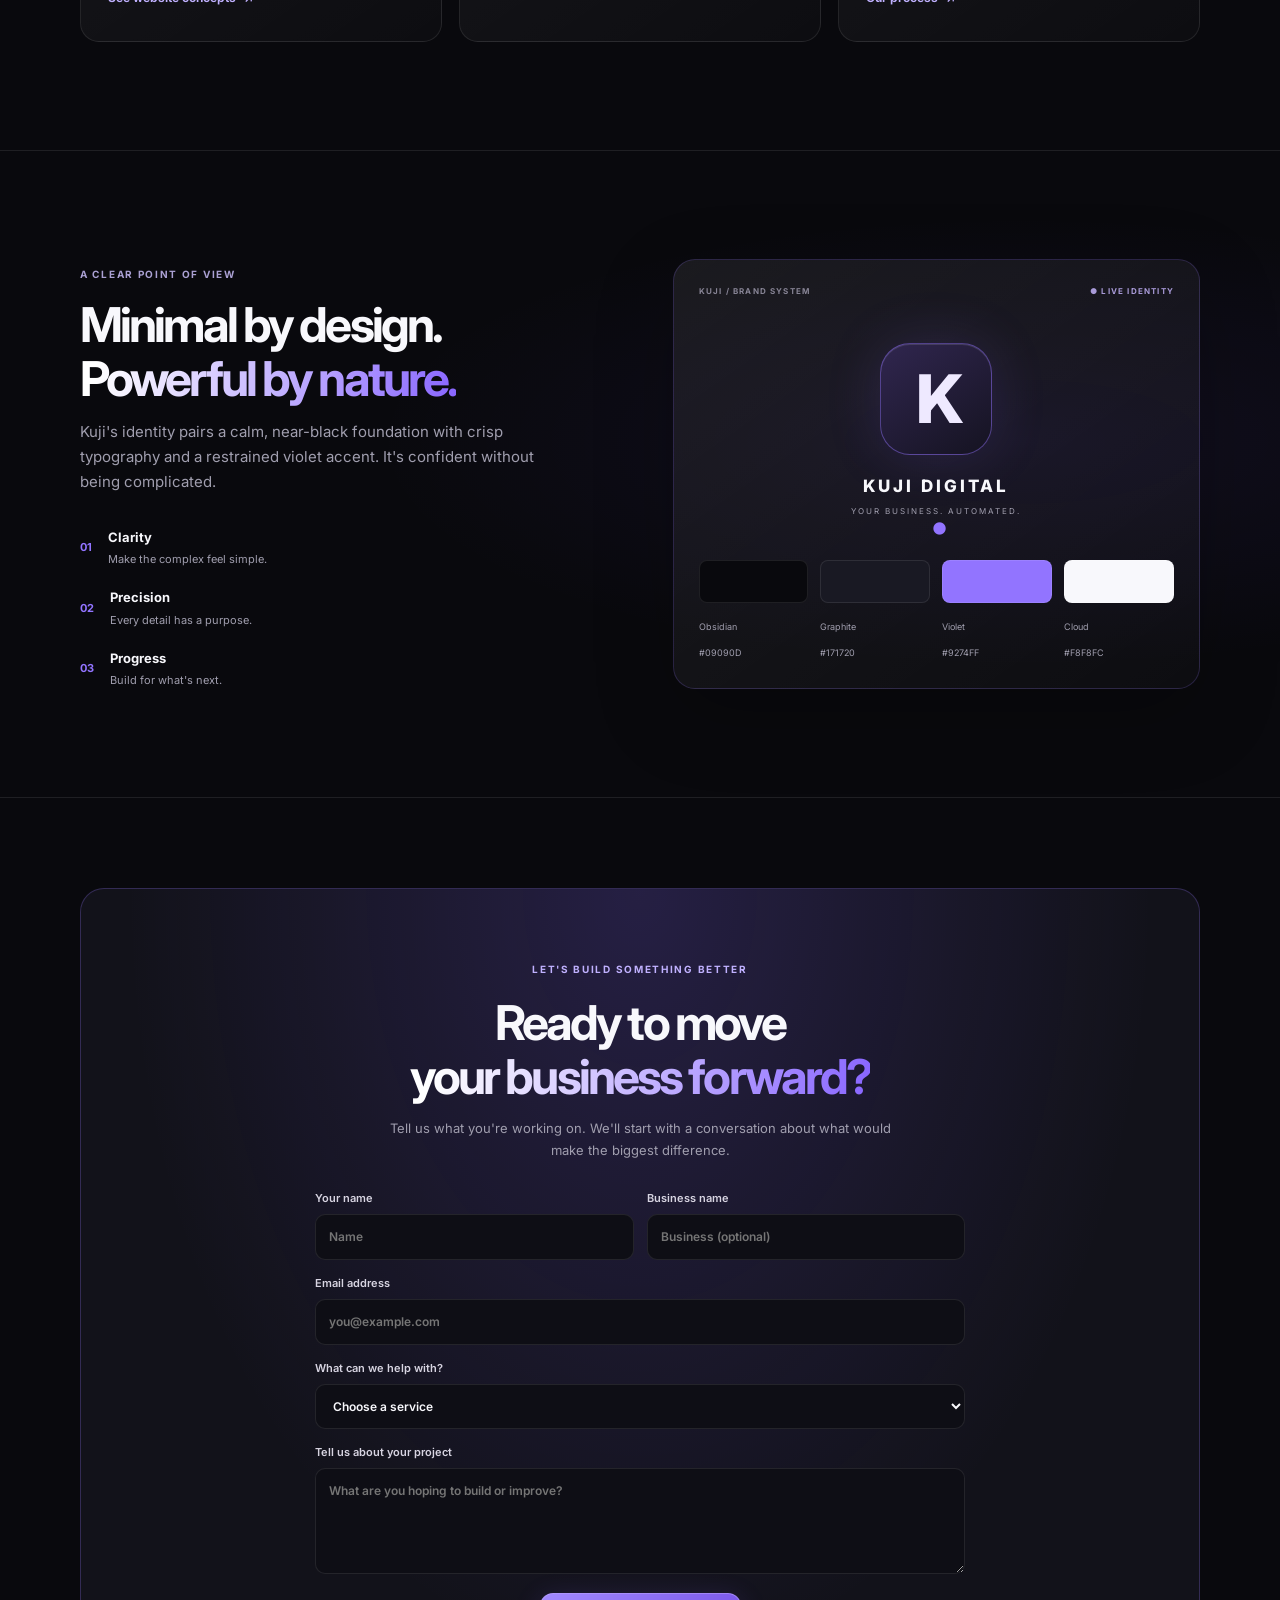
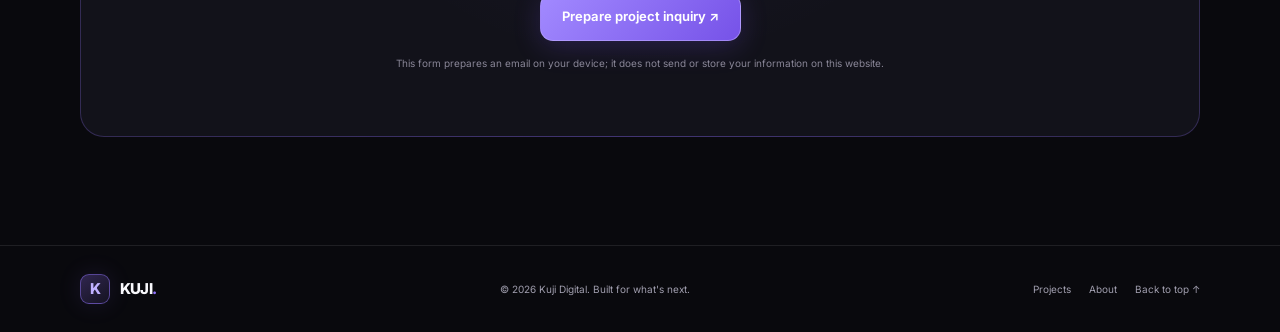
==== commit 2287e80f: "Add consent-based project lead form to AI chat" ====
--- a/index.html
+++ b/index.html
@@ -143,6 +143,8 @@
     <section class="chat-panel" id="kuji-chat-panel" role="dialog" aria-label="Kuji Digital customer assistant" aria-modal="false" hidden>
       <header class="chat-panel-header"><div class="chat-avatar" aria-hidden="true">K</div><div class="chat-agent"><strong>Kuji Assistant</strong><span><i></i> Typically replies instantly</span></div><button class="chat-close" id="chat-close" type="button" aria-label="Close chat">×</button></header>
       <div class="chat-transcript" id="chat-transcript" role="log" aria-live="polite" aria-relevant="additions"><div class="chat-message assistant-message"><p>Hey there! 👋 Welcome to Kuji Digital. I can answer questions about websites, automation, pricing, and getting started. What can I help you with?</p><time>Just now</time></div></div>
+      
+      <details class="chat-lead-details"><summary>Want to discuss a project? Share your details</summary><form class="chat-lead-form" id="chat-lead-form"><label>Your name<input name="name" autocomplete="name" maxlength="80" required></label><label>Business name<input name="business" autocomplete="organization" maxlength="100"></label><label>Email address<input name="email" type="email" autocomplete="email" maxlength="160" required></label><label>What do you need help with?<textarea name="details" rows="3" maxlength="1500" required placeholder="Tell us a little about your project..."></textarea></label><label class="chat-consent"><input name="consent" type="checkbox" required><span>I agree to have Kuji Digital use these details to respond to my inquiry.</span></label><button type="submit">Send project inquiry</button><p class="chat-lead-status" id="chat-lead-status" role="status"></p></form></details>
       <div class="chat-suggestions" id="chat-suggestions"><button type="button">What services do you offer?</button><button type="button">How much does it cost?</button><button type="button">How do I get started?</button></div>
       <form class="chat-compose" id="chat-form"><label class="visually-hidden" for="chat-input">Type your message</label><input id="chat-input" name="message" maxlength="500" autocomplete="off" placeholder="Type your message..." required><button id="chat-send" type="submit" aria-label="Send message">↑</button></form>
       <p class="chat-disclaimer">Automated assistant · For a personal reply, <a href="mailto:Aegarcia1012925@gmail.com">email us</a>.</p>
--- a/styles.css
+++ b/styles.css
@@ -159,3 +159,27 @@
 @media(max-width:760px){.about-layout,.demo-layout{grid-template-columns:1fr;gap:28px}.principle-grid,.project-grid{grid-template-columns:1fr}.project-art{height:200px}.step-row{grid-template-columns:42px 1fr;gap:12px}.step-tag{grid-column:2}.split-cta{align-items:flex-start;flex-direction:column}.footer-links{width:100%;flex-wrap:wrap}.page-hero{min-height:420px}}
 @media(max-width:420px){.form-grid{grid-template-columns:1fr}.inquiry-form .button{width:100%}.demo-chat-head{flex-wrap:wrap}.demo-chat-head small{width:100%;margin-left:19px}}
 @media(prefers-reduced-motion:reduce){.reveal{opacity:1;transform:none;transition:none}}
+
+/* Floating customer chat */
+.visually-hidden{position:absolute!important;width:1px;height:1px;padding:0;margin:-1px;overflow:hidden;clip:rect(0,0,0,0);white-space:nowrap;border:0}
+.kuji-chat{position:fixed;right:24px;bottom:22px;z-index:80;font-family:var(--font)}
+.chat-launcher{display:flex;align-items:center;gap:10px;min-height:54px;padding:0 19px;border:1px solid rgba(210,196,255,.42);border-radius:999px;background:linear-gradient(135deg,#9a7cff,#704ce0);color:white;font-size:12px;font-weight:700;box-shadow:0 10px 35px rgba(91,62,190,.42);cursor:pointer;transition:transform .2s ease,box-shadow .2s ease}
+.chat-launcher:hover{transform:translateY(-3px);box-shadow:0 14px 40px rgba(91,62,190,.55)}.chat-launcher-icon{font-size:19px}
+.chat-panel{position:absolute;right:0;bottom:68px;display:flex;flex-direction:column;width:min(370px,calc(100vw - 32px));height:min(530px,calc(100dvh - 112px));overflow:hidden;border:1px solid rgba(170,145,255,.28);border-radius:20px;background:#101018;box-shadow:0 25px 90px rgba(0,0,0,.58),0 0 45px rgba(113,80,225,.12)}
+.chat-panel[hidden]{display:none}.chat-panel-header{display:flex;align-items:center;gap:11px;padding:16px;border-bottom:1px solid var(--border);background:linear-gradient(120deg,rgba(146,116,255,.16),rgba(255,255,255,.025))}
+.chat-avatar{display:grid;place-items:center;width:37px;height:37px;border:1px solid rgba(190,170,255,.4);border-radius:12px;background:#29213e;color:#d6caff;font-weight:800}
+.chat-agent{display:grid;gap:2px}.chat-agent strong{font-size:12px}.chat-agent span{display:flex;align-items:center;gap:6px;color:#aaa6b8;font-size:10px}.chat-agent i{width:6px;height:6px;border-radius:50%;background:#6fe0a2;box-shadow:0 0 8px #6fe0a2}
+.chat-close{margin-left:auto;width:32px;height:32px;border:1px solid var(--border);border-radius:9px;background:rgba(255,255,255,.05);color:#e9e5f5;font-size:22px;line-height:1;cursor:pointer}
+.chat-transcript{display:flex;flex:1;flex-direction:column;gap:12px;overflow-y:auto;padding:16px 13px;scroll-behavior:smooth}
+.chat-message{display:grid;gap:5px;max-width:88%}.chat-message p{margin:0;padding:11px 13px;border-radius:13px;font-size:11px;line-height:1.6;overflow-wrap:anywhere}.chat-message time{color:#777486;font-size:9px}
+.assistant-message{align-self:flex-start}.assistant-message p{border:1px solid rgba(255,255,255,.06);border-bottom-left-radius:4px;background:#20202b;color:#eeedf5}
+.user-message{align-self:flex-end}.user-message p{border-bottom-right-radius:4px;background:linear-gradient(135deg,#8e70f3,#6848d4);color:white}.user-message time{text-align:right}
+.chat-typing{display:flex;flex-direction:row;align-items:center;gap:5px;width:max-content;padding:13px 15px;border-radius:13px;border-bottom-left-radius:4px;background:#20202b}
+.chat-typing span{width:6px;height:6px;border-radius:50%;background:#c3b4ff;animation:kujiTyping .9s infinite ease-in-out}.chat-typing span:nth-child(2){animation-delay:.15s}.chat-typing span:nth-child(3){animation-delay:.3s}
+@keyframes kujiTyping{0%,60%,100%{opacity:.35;transform:translateY(0)}30%{opacity:1;transform:translateY(-4px)}}
+.chat-suggestions{display:flex;flex-wrap:wrap;gap:7px;padding:0 13px 11px}.chat-suggestions[hidden]{display:none}.chat-suggestions button{padding:7px 9px;border:1px solid rgba(146,116,255,.28);border-radius:99px;background:rgba(146,116,255,.08);color:#c9baff;font-size:9px;cursor:pointer}.chat-suggestions button:hover{background:rgba(146,116,255,.18)}
+.chat-compose{display:flex;gap:8px;padding:11px 12px;border-top:1px solid var(--border);background:#15151f}.chat-compose input{flex:1;min-width:0;height:42px;padding:0 12px;border:1px solid rgba(255,255,255,.1);border-radius:11px;outline:none;background:#0b0b11;color:#fff;font:inherit;font-size:11px}.chat-compose input:focus{border-color:rgba(170,145,255,.7)}
+.chat-compose button{width:42px;height:42px;border:0;border-radius:11px;background:linear-gradient(135deg,#9a7cff,#704ce0);color:#fff;font-size:22px;font-weight:700;cursor:pointer}.chat-compose button:disabled{opacity:.5;cursor:wait}.chat-compose input:disabled{opacity:.65}
+.chat-disclaimer{margin:0;padding:0 10px 10px;background:#15151f;color:#777486;text-align:center;font-size:9px}.chat-disclaimer a{color:#b9a6ff;text-decoration:underline}
+@media(max-width:480px){.kuji-chat{right:14px;bottom:14px}.chat-launcher{min-height:50px;padding-inline:16px}.chat-panel{right:-2px;bottom:62px;height:min(520px,calc(100dvh - 90px));width:min(370px,calc(100vw - 24px))}}
+@media(prefers-reduced-motion:reduce){.chat-typing span{animation:none;opacity:.8}.chat-launcher{transition:none}}
